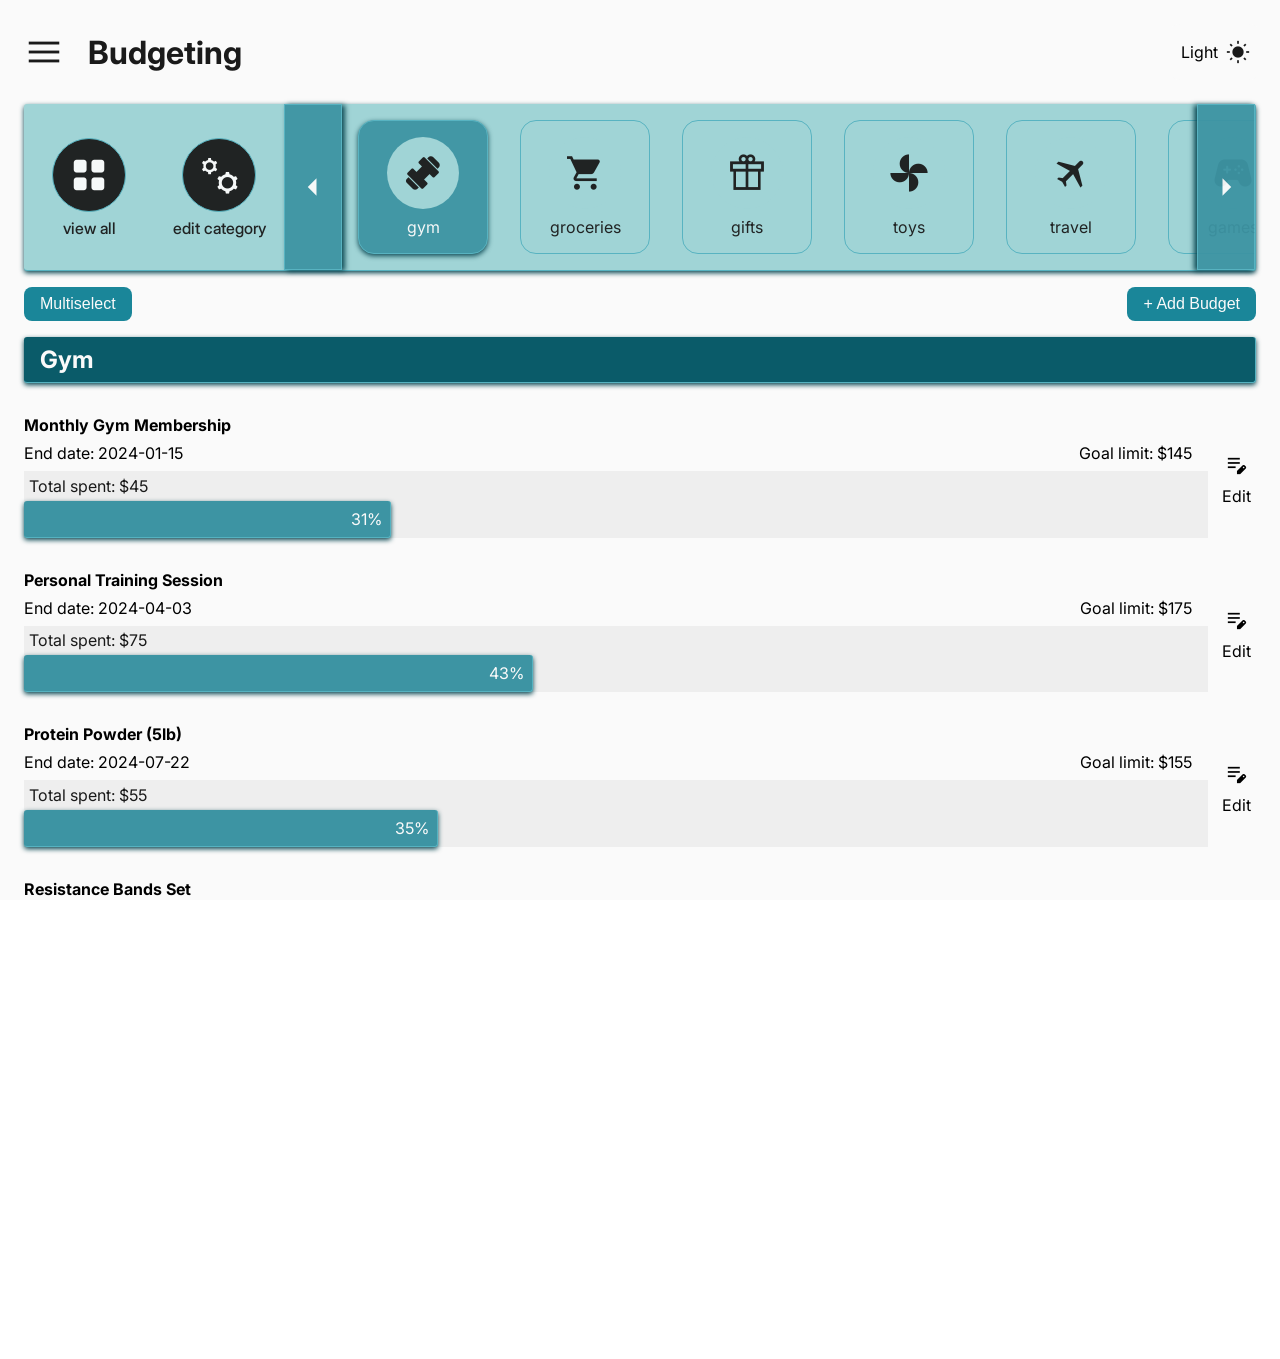
==== index.html @ f946cd71 "Added confirmation modal I added confirmation modal to the expense section." ====
<!doctype html>
<html lang="en" data-theme="light">
  <head>
    <meta charset="UTF-8" />
    <meta name="viewport" content="width=device-width, initial-scale=1.0" />
    <link
      href="https://fonts.googleapis.com/css2?family=Inter:opsz,wght@14..32,100..900&display=swap"
      rel="stylesheet"
    />
    <!-- IMPORTANT Google material icon's names need to be in alphabetical order -->
    <link
      rel="stylesheet"
      href="https://fonts.googleapis.com/css2?family=Material+Symbols+Outlined:opsz,wght,FILL,GRAD@20..48,100..700,0..1,-50..200&icon_names=add_2,apparel,arrow_left,arrow_right,beach_access,business_center,child_care,close,construction,credit_score,dark_mode,desktop_windows,directions_car,edit_note,exercise,featured_seasonal_and_gifts,finance,home,local_cafe,local_gas_station,logout,manage_accounts,manufacturing,menu,pet_supplies,pets,potted_plant,remove,school,shopping_cart,spa,sports_tennis,stadia_controller,stethoscope,subscriptions,theater_comedy,toys_fan,travel,view_array,view_carousel,view_cozy,wb_sunny"
    />
    <link rel="stylesheet" href="./src/style.css" />
    <title>Budget App</title>
  </head>
  <body class="site-wrapper">
    <!-- left nav bar -->
    <nav id="sidebar" class="sidebar hidden">
      <button id="x-icon" class="material-symbols-outlined x-icon">close</button>
      <img src="/assets/budget-logo.png" alt="logo" class="logo" />
      <ul>
        <li>
          <a href="/" class="menu-link settings">
            <i class="material-symbols-outlined">finance</i>
            Budget
          </a>
        </li>
        <li>
          <a href="#" class="menu-link settings"
            ><i class="material-symbols-outlined">manage_accounts</i>
            Accounts
          </a>
        </li>
      </ul>
      <button id="logOut" class="log-out">
        <i class="material-symbols-outlined">logout</i>
        Log Out
      </button>
    </nav>
    <!-- top nav bar -->
    <div class="site-content-wrapper">
      <header id="site-header" class="site-header" role="banner">
        <div class="nav-list-top">
          <!---This is where the close or menu icon-->
          <button id="menuBtn" class="material-symbols-outlined menu-icon">menu</button>
          <h1 class="brand-name">Budgeting</h1>
        </div>
        <nav>
          <ul>
            <li class="nav-list-top">
              <div class="theme-mode-btn" id="themeIconBtn">
                <button
                  id="themeIconImg"
                  title="Light mode"
                  class="material-symbols-outlined light-mode-icon"
                >
                  wb_sunny
                </button>
                <span id="themeIconTxt">Light</span>
              </div>
            </li>
          </ul>
        </nav>
      </header>
      <!-- main content -->
      <main id="mainContent" class="main-content">
        <section class="category-icon-container">
          <div id="gearSettingIcon" class="gear-setting-wrapper"></div>
          <button id="slideLeft" class="material-symbols-outlined slide-left-btn">
            arrow_left
          </button>
          <ul id="trackIcons" class="track-icons"></ul>
          <button id="slideRight" class="material-symbols-outlined slide-right-btn">
            arrow_right
          </button>
        </section>

        <div id="utilBtns" class="util-btn-wrapper">
          <div>
            <button id="deleteExpenseBtn" class="util-btns hidden">Delete</button>
            <button id="multiSelect" class="util-btns">Multiselect</button>
          </div>
          <button id="addBudget" class="util-btns">+ Add Budget</button>
        </div>

        <section class="category-details">
          <div class="category-detail-wrapper">
            <h2 id="category-title" class="category-title"></h2>
            <div id="expense-list"></div>
          </div>
        </section>
      </main>
      <footer id="site-footer"></footer>

      <dialog id="categoryDialogWrapper" class="category-dialog-wrapper">
        <div id="categoryDialog" class="category-dialog">
          <button
            title="close"
            onClick="categoryDialogWrapper.close()"
            class="material-symbols-outlined close-btn"
          >
            close
          </button>
          <ul id="categoryIcons" class="category-modal-icons"></ul>
          <button onClick="categoryDialogWrapper.close()" class="save-btn">SAVE</button>
        </div>
      </dialog>

      <dialog id="confirmationDialog" class="confirmation-dialog-wrapper">
        <div class="confirmation-dialog">
          <h2>Delete Category</h2>
          <p>Are you sure?</p>
          <button id="deleteCatIconBtn" class="deleteCatIconBtn">DELETE</button>
          <button id="cancelCatIconBtn" class="cancelCatIconBtn">CANCEL</button>
        </div>
      </dialog>

      <dialog id="expenseConfirmationDialog" class="confirmation-dialog-wrapper">
        <div class="confirmation-dialog">
          <h2>Delete Expense</h2>
          <p>Are you sure?</p>
          <button id="expenseDeleteBtn" class="expenseDeleteBtn">DELETE</button>
          <button id="expenseCancelBtn" class="expenseCancelBtn">CANCEL</button>
        </div>
      </dialog>

      <dialog id="addCategoryBudget" class="add-category-wrapper">
        <div id="category" class="add-category-dialog">
          <p>Add New Category</p>
          <button id="addCategoryBtn" class="add-category-btn">Add</button>
          <button id="cancelAddCategory" class="cancel-add-category">CANCEL</button>
        </div>
      </dialog>

      <dialog id="editBudgetDialog" class="edit-budget-dialog-wrapper"></dialog>
    </div>
    <script src="/src/index.js" type="module"></script>
  </body>
</html>
---- src/style.css ----
* {
  box-sizing: border-box;
  margin: 0;
  padding: 0;
}

/* by default the markers are positioned outside of the content flow of the list item due to universal no margin and no padding. So, I'm making the ul and ol visible by positioning it to inside just in case if the dots are needed in the future. */

ul,
ol {
  list-style-position: inside;
}

body,
html {
  height: 100vh;
  overflow-x: hidden;
}

select {
  text-align-last: center;
}

:root {
  font-family: "Inter", sans-serif;
  --black: #1a1a1a;
  --white: #fafafa;
  --red-200: #ad1111;
  --red-600: #850909;
  --green-100: #a0d4d6;
  --green-200: #55b2c0;
  --green-300: #3d94a3;
  --green-500: #1a8699;
  --green-600: #0a5b69;
  --green-700: #064550;
  --blue-100: #8cbbda;
  --blue-200: #7da9c7;
  --blue-300: #407294;
  --blue-500: #285f83;
  --blue-600: #18425e;
  --blue-700: #112c3f;
  --blue-900: #0f1a22;
  --grey-100: #eeeeee;
  --grey-300: #acacac;
}

:root,
[data-theme="light"] {
  color-scheme: light;
  --color-primary-bg: var(--white);
  --color-primary-text: var(--black);
  --color-x-icon: var(--black);
  --plus-icon: var(--white);
  --plus-icon-bg: var(--green-600);
  --color-theme-btn-bg: var(--color-site-bg);
  --color-remove-icon: var(--white);
  --color-remove-icon-bg: var(--green-600);
  --color-side-bg: var(--green-100);
  --color-logout-bg: var(--green-100);
  --color-brand-text: var(--black);
  --color-link-text: var(--black);
  --color-site-bg: var(--white);
  --color-icon-bg: var(--green-100);
  --color-icon: var(--black);
  --color-icon-header: var(--black);
  --color-icon-text: var(--black);
  --color-total-spent: var(--black);
  --color-category-text: var(--black);
  --color-category-text-active: var(--white);
  --color-category-icon-bg: var(--green-300);
  --color-category-bg: var(--green-100);
  --color-dialog-bg: var(--white);
  --color-shadow-box: var(--green-700);
  --color-round-icon-bg: var(--black);
  --color-round-icon-img: var(--white);
  --color-glass-border: var(--green-200);
  --color-category-h1-bg: var(--green-600);
  --color-category-h1-text: var(--white);
  --color-progress-bar-bg: var(--grey-100);
  --color-progress-bar: var(--green-300);
  --color-progress-bar-text: var(--white);
  --color-utils-btn-bg: var(--green-500);
  --color-utils-btn-text: var(--white);
  --color-save-btn-bg: var(--green-300);
  --color-save-btn-bg-hover: var(--green-600);
  --color-save-btn-text: var(--white);
  --color-delete-btn-bg: var(--red-200);
  --color-delete-btn-bg-hover: var(--red-600);
  --color-delete-btn-text: var(--white);
  --color-cancel-btn-bg: var(--black);
  --color-cancel-btn-bg-hover: var(--blue-700);
  --color-cancel-btn-text: var(--white);
  --color-cancel-btn-text-hover: var(--white);
  --color-category-modal-bg: var(--white);
  --color-modal-backdrop: var(--black);
  --color-dialog-border: none;
  --color-dialog-shadow: var(--black);
  --color-category-icon-modal-bg: var(--green-100);
  --color-input-border: var(--grey-300);
  --color-input-bg: var(--white);
  --color-input-text: var(--black);
  --color-footer-text: var(--white);
  --color-footer-bg: var(--green-600);
  --color-category-icon-border: var(--green-700);
  --color-sidebar-border: var(--green-200);
  --color-sidebar-link-border: var(--green-100);
  --color-category-hover: var(--green-300);
  --color-logout-bg-hover: var(--black);
  --color-logout-text-hover: var(--white);
  --color-slide-btn-bg: var(--green-300);
  --color-slide-btn-arrow: var(--white);
  --color-dark-hover: var(--green-600);
}

[data-theme="dark"] {
  color-scheme: dark;
  --color-primary-bg: var(--black);
  --color-primary-text: var(--white);
  --color-x-icon: var(--white);
  --plus-icon: var(--black);
  --plus-icon-bg: var(--blue-200);
  --color-theme-btn-bg: var(--color-site-bg);
  --color-remove-icon: var(--white);
  --color-remove-icon-bg: var(--blue-900);
  --color-side-bg: var(--blue-700);
  --color-logout-bg: var(--blue-100);
  --color-brand-text: var(--white);
  --color-link-text: var(--white);
  --color-site-bg: var(--blue-900);
  --color-icon-bg: var(--blue-700);
  --color-icon: var(--white);
  --color-icon-header: var(--white);
  --color-icon-text: var(--white);
  --color-total-spent: var(--white);
  --color-category-text: var(--white);
  --color-category-text-active: var(--white);
  --color-category-icon-bg: var(--blue-500);
  --color-category-bg: var(--blue-700);
  --color-dialog-bg: var(--blue-600);
  --color-shadow-box: var(--blue-900);
  --color-round-icon-bg: var(--black);
  --color-round-icon-img: var(--white);
  --color-glass-border: var(--blue-300);
  --color-category-h1-bg: var(--blue-600);
  --color-category-h1-text: var(--white);
  --color-progress-bar-bg: var(--blue-700);
  --color-progress-bar: var(--blue-500);
  --color-progress-bar-text: var(--white);
  --color-utils-btn-bg: var(--blue-600);
  --color-utils-btn-text: var(--white);
  --color-save-btn-bg: var(--green-300);
  --color-save-btn-bg-hover: var(--green-100);
  --color-save-btn-text: var(--black);
  --color-delete-btn-bg: var(--red-600);
  --color-delete-btn-bg-hover: var(--red-200);
  --color-delete-btn-text: var(--white);
  --color-cancel-btn-bg: var(--white);
  --color-cancel-btn-bg-hover: var(--blue-700);
  --color-cancel-btn-text: var(--black);
  --color-cancel-btn-text-hover: var(--white);
  --color-category-modal-bg: var(--blue-700);
  --color-modal-backdrop: var(--black);
  --color-dialog-border: var(--black);
  --color-dialog-shadow: var(--black);
  --color-category-icon-modal-bg: var(--blue-500);
  --color-input-border: var(--grey-300);
  --color-input-bg: var(--blue-900);
  --color-input-text: var(--white);
  --color-footer-text: var(--white);
  --color-footer-bg: var(--blue-600);
  --color-category-icon-border: var(--blue-700);
  --color-sidebar-border: var(--blue-200);
  --color-sidebar-link-border: var(--blue-700);
  --color-category-hover: var(--blue-500);
  --color-logout-bg-hover: var(--black);
  --color-logout-text-hover: var(--white);
  --color-slide-btn-bg: var(--blue-500);
  --color-slide-btn-arrow: var(--white);
  --color-dark-hover: var(--blue-600);
}

/*changes the google material icons styles*/
.material-symbols-outlined {
  border: none;
  padding: 0.5rem;
  font-size: 2.5rem;
  font-variation-settings:
    "FILL" 1,
    "wght" 500,
    "GRAD" 0,
    "opsz" 48;

  /* Support for all WebKit browsers. */
  -webkit-font-smoothing: antialiased;
  /* Support for Safari and Chrome. */
  text-rendering: optimizeLegibility;
  /* Support for Firefox. */
  -moz-osx-font-smoothing: grayscale;
  /* Support for IE. */
  font-feature-settings: "liga";
}

.hidden {
  display: none;
}

/*to remove the dot in the list*/
.sidebar > ul > li,
.nav-list-top,
.category-icon,
.modal-icon {
  list-style-type: none;
}

/*for the side nav-side-container and the right main-container*/
.site-wrapper {
  display: grid;
  grid-template-columns: auto 1fr;
  height: 100vh;
}

/*sidebar menu*/

.x-icon {
  position: fixed;
  top: 0;
  right: 0;
  background-color: transparent;
  color: var(--color-x-icon);
}

.theme-mode-btn {
  display: flex;
  flex-direction: column;
  justify-content: center;
  align-items: center;
  padding: 1rem;
  border-radius: 1rem;
  background-color: var(--color-theme-btn-bg);
}

.logo {
  width: 100%;
  max-width: 100px;
  border-radius: 50%;
  margin: 2rem 0;
}

.sidebar {
  z-index: 1000;
  position: fixed;
  text-align: center;
  width: 100%;
  height: 100%;
  background-color: var(--color-side-bg);
}

.menu-link {
  padding: 1.5rem 0;
  width: 100%;
  display: block;
  text-decoration: none;
  color: var(--color-link-text);
}

.menu-link,
.log-out {
  display: flex;
  justify-content: center;
  align-items: center;
}

.log-out {
  padding: 1rem 2rem;
  background-color: var(--color-logout-hover);
  color: var(--color-link-text);
  border: none;
  font-size: 1rem;
  padding: 1.5rem 0;
  width: 100%;
}

/*site content*/
.site-content-wrapper {
  width: 100%;
  display: flex;
  /*min-width: 0 is important. It prevents flex blowout*/
  min-width: 0;
  flex-direction: column;
}

.brand-name {
  color: var(--color-brand-text);
  margin-left: 1rem;
}
.site-header,
.main-content {
  background-color: var(--color-site-bg);
}

.site-header {
  padding: 0 1rem;
  display: flex;
  justify-content: space-between;
  align-items: center;
}

.nav-list-top {
  display: flex;
  align-items: center;
  padding: 1.5rem 0;
}

.menu-icon,
.light-mode-icon {
  background-color: transparent;
  color: var(--color-icon-header);
}

/*to make the icons smaller*/
.log-out > .material-symbols-outlined,
.menu-link > .material-symbols-outlined,
.light-mode-icon,
.edit-budget-btn > .material-symbols-outlined {
  font-size: 1.5rem;
}

/*gear icon and category icons*/

.icon {
  background-color: var(--color-icon-bg);
  color: var(--color-icon);
  border-radius: 100%;
}

.category-icon-wrapper.active {
  background-color: var(--color-category-icon-bg);
  box-shadow: 0 2px 5px 0 var(--color-shadow-box);
  color: var(--color-category-text-active);
}

.category-icon-container {
  position: relative;
  display: flex;
  flex-direction: column;
  align-items: center;
  background-color: var(--color-category-bg);
}

.plus-icon {
  background-color: var(--plus-icon-bg);
  color: var(--plus-icon);
}

.view-all,
.gear-icon {
  background-color: var(--color-round-icon-bg);
  color: var(--color-round-icon-img);
}

.plus-icon,
.view-all,
.gear-icon,
.icon {
  border-radius: 50%;
  padding: 1rem;
}

.category-icon-label,
.plus-label,
.icon-label {
  margin-top: 0.5rem;
  font-size: 1rem;
  font-family: "Inter", sans-serif;
}

.icon-label {
  color: var(--color-icon-text);
}

.icon-img,
.icon-label {
  grid-column: span 4;
  text-align: center;
}

.gear-setting-wrapper {
  display: flex;
  justify-content: center;
  align-items: center;
  padding: 1rem 0;
  gap: 1rem;
  width: 100%;
  z-index: 2;
}

.category-icon-wrapper {
  padding: 1rem 0;
  color: var(--color-category-text);
}

.modal-icon-wrapper,
.category-icon-wrapper {
  margin: 0.5rem 0.5rem;
}

.modal-icon-wrapper {
  display: grid;
  grid-template-columns: repeat(3, 1fr);
}

.plus-wrap,
.view-all-icons,
.gear-icon-wrapper,
.category-icon-wrapper,
.modal-icon-wrapper {
  border-radius: 1rem;
  min-width: 130px;
  background-color: transparent;
  opacity: 95%;
}
.plus-wrap,
.view-all-icons,
.gear-icon-wrapper,
.category-icon-wrapper {
  display: flex;
  flex-direction: column;
  align-items: center;
}

.track-icons {
  display: flex;
  flex-wrap: wrap;
  justify-content: center;
}

/*to give a glass effect on icons*/
.save-btn,
.view-all,
.gear-icon,
.category-icon-wrapper,
.modal-icon-wrapper {
  border: 1px solid var(--color-glass-border);
}

.slide-left-btn {
  display: none;
}

.slide-right-btn {
  display: none;
}

/*for other web compatibility*/
.track-icons::-webkit-scrollbar {
  width: 0;
  height: 0;
}

/*paddings for better user experience*/
.category-details,
.util-btn-wrapper,
.category-icon-container {
  margin: 0 1.5rem;
}

/*category details section*/
.category-detail-wrapper {
  padding: 1rem 0;
}

.category-title {
  padding: 0.5rem 1rem;
  background-color: var(--color-category-h1-bg);
  color: var(--color-category-h1-text);
}

/*to give a glass effect on category container and progress bar*/
.category-title,
.category-icon-container,
.progress-bar {
  border-radius: 0.2rem;
  border-bottom: 1px solid var(--color-glass-border);
  border-right: 1px solid var(--color-glass-border);
  box-shadow: 0 2px 5px 0 var(--color-shadow-box);
}

.expense-wrapper {
  display: flex;
  align-items: center;
  margin: 2rem 0;
}

.expense-check-box {
  width: 2rem;
  height: 2rem;
  margin: 0 1rem 0 0;
}

.expense-details {
  display: flex;
  flex-direction: column;
  align-items: start;
  width: 100%;
  gap: 0.5rem;
}

.item-name {
  font-weight: bold;
}

.total-spent {
  padding: 0.3rem;
  color: var(--color-total-spent);
}

.date-goal-wrap {
  display: flex;
  flex-direction: column;
  align-items: start;
  padding: 0 1rem 0 0;
  width: 100%;
}

.progress {
  width: 100%;
  background-color: var(--color-progress-bar-bg);
}

.progress-bar {
  display: flex;
  justify-content: end;
  padding: 0.5rem 0.5rem;
  width: var(--target-width, 0%);
  min-width: 3rem;
  background-color: var(--color-progress-bar);
  color: var(--color-progress-bar-text);
  transition: width 0.5s ease;
  animation: grow 0.6s ease forwards;
}

.edit-budget-btn {
  display: flex;
  flex-direction: column;
  justify-content: center;
  align-items: center;
  height: 100%;
  font-family: "Inter", sans-serif;
  padding: 0.5rem 0 0.5rem 0.5rem;
  font-size: 1rem;
  border: none;
  background-color: transparent;
}

.modal-header {
  width: 100%;
  display: flex;
  align-items: center;
  margin-bottom: 1rem;
}

.util-btn-wrapper {
  margin-top: 1rem;
  display: flex;
  justify-content: space-between;
}

.util-btns {
  padding: 0.5rem 1rem;
  border-radius: 0.5rem;
  border: none;
  background-color: var(--color-utils-btn-bg);
  color: var(--color-utils-btn-text);
  font-size: 1rem;
}

/*edit category modal section*/
.category-dialog-wrapper {
  margin: auto;
  z-index: 2000;
  max-width: 80%;
  min-width: 80%;
  border: none;
  border-radius: 10px;
  overflow-x: hidden;
}

.category-dialog {
  background-color: var(--color-category-modal-bg);
  width: 100%;
  display: flex;
  flex-direction: column;
}

dialog::backdrop {
  background-color: var(--color-modal-backdrop);
  opacity: 70%;
}

.plus-icon {
  margin-top: 1rem;
}

.save,
.save-btn,
.delete {
  font-weight: bold;
  font-size: 1.5rem;
  font-family: "Inter", sans-serif;
}

.save-btn {
  background-color: var(--color-save-btn-bg);
  border: none;
  color: var(--color-save-btn-text);
  padding: 1rem 0;
}
.remove-btn {
  grid-column: -1;
  font-size: 1rem;
  border-radius: 50%;
  box-shadow: 0 2px 5px 0 var(--color-shadow-box);
  background-color: var(--color-remove-icon-bg);
  color: var(--color-remove-icon);
}

.close-btn {
  position: absolute;
  right: 0;
  padding: 1rem;
  background-color: transparent;
  color: var(--color-x-icon);
}

.category-modal-icons {
  display: flex;
  flex-wrap: wrap;
  justify-content: center;
  margin: 1rem 0.5rem 2rem;
}

.modal-icon-wrapper {
  padding: 0 0 1rem 0;
  background-color: var(--color-category-icon-modal-bg);
  border: 1px solid var(--color-dialog-border);
  box-shadow: 0 2px 5px 0 var(--color-dialog-shadow);
}

.confirmation-dialog-wrapper {
  margin: auto;
  z-index: 3000;
  border-radius: 10px;
  border: none;
  overflow-x: hidden;
}

.confirmation-dialog {
  display: flex;
  flex-direction: column;
  align-items: center;
  width: 100%;
  gap: 0.5rem;
  padding: 1.5rem;
}

.confirmation-dialog,
.add-category-dialog,
.edit-budget-dialog {
  background-color: var(--color-dialog-bg);
}

.add-category-dialog,
.edit-budget-dialog-wrapper,
.add-category-wrapper {
  border-radius: 10px;
  margin: auto;
  z-index: 3000;
  border: none;
  overflow-x: hidden;
}

.edit-budget-dialog,
.add-category-dialog {
  display: flex;
  flex-direction: column;
  align-items: start;
  width: 100%;
  gap: 1rem;
  padding: 1.5rem;
}

.expenseDeleteBtn,
.expenseCancelBtn,
.deleteCatIconBtn,
.cancelCatIconBtn {
  width: 100%;
  height: 2.5rem;
  border: none;
  border-radius: 0.5rem;
  font-size: 1rem;
}

.expenseDeleteBtn,
.deleteCatIconBtn {
  margin-top: 1rem;
  background-color: var(--color-delete-btn-bg);
  color: var(--color-delete-btn-text);
}

.expenseCancelBtn,
.cancelCatIconBtn {
  background-color: var(--color-cancel-btn-bg);
  color: var(--color-cancel-btn-text);
}

.edit-budget-category-detail,
.edit-budget-amount,
.edit-budget-date,
.edit-budget-category {
  color: var(--color-input-text);
}

.edit-budget-category-detail,
.edit-budget-amount,
.edit-budget-category,
.edit-budget-date {
  background-color: var(--color-input-bg);
}

.save,
.delete,
.cancel,
.edit-budget-category-detail,
.edit-budget-category {
  display: flex;
  align-items: center;
  justify-content: center;
  text-align: center;
  font-size: 1rem;
}

.edit-budget-category,
.save,
.delete,
.cancel,
.edit-budget-category-detail {
  height: 3rem;
}

.save,
.delete,
.cancel,
.edit-budget-category-detail,
.edit-budget-category,
.edit-budget-title {
  width: 100%;
}

.edit-budget-amount {
  width: 100%;
  text-align: center;
}

.dollar {
  gap: 0.5rem;
  display: flex;
  align-items: center;
}

.edit-budget-title {
  font-size: 1.5rem;
  text-align: center;
}

.edit-budget-date-wrapper {
  display: flex;
  justify-content: center;
  align-items: center;
  gap: 1rem;
  width: 100%;
}

.edit-budget-amount,
.edit-budget-category-detail,
.edit-budget-date,
.cancel,
.edit-budget-category {
  border-radius: 5px;
}

.save {
  background-color: var(--color-save-btn-bg);
  color: var(--color-save-btn-text);
  border: none;
}

.cancel {
  background-color: var(--color-cancel-btn-bg);
  color: var(--color-cancel-btn-text);
}

.delete {
  background-color: var(--color-delete-btn-bg);
  color: var(--color-delete-btn-text);
}

.delete,
.cancel {
  border: none;
}

.edit-budget-amount,
.edit-budget-category-detail,
.edit-budget-category,
.edit-budget-date {
  border: 1px solid var(--color-input-border);
}

.edit-budget-date {
  margin: 0.5rem 0;
  font-size: 1.2rem;
  text-align: center;
  text-transform: uppercase;
}

.dollar,
.edit-budget-amount {
  font-size: 2.5rem;
}

/*footer section*/
.footer-p {
  padding: 2rem;
  text-align: center;
  color: var(--color-footer-text);
  background-color: var(--color-footer-bg);
}

@keyframes grow {
  from {
    width: 0;
  }
  to {
    width: var(--target-width);
  }
}

@keyframes bounce {
  0% {
    transform: scale(1);
  }
  30% {
    transform: scale(0.9);
  }
  60% {
    transform: scale(1.1);
  }
  100% {
    transform: scale(1);
  }
}

/* 
@media (prefers-reduced-motion: reduce) {
  .progress-bar {
    animation: none;
  }
} */

@media screen and (max-width: 799px) {
  .track-icons.reveal-mobile {
    max-height: 20rem;
    overflow: scroll;
    scroll-behavior: smooth;
    scrollbar-width: none;
    -ms-overflow-style: none;
    border-top: 0 10px 10px 1px var(--color-category-icon-border);
  }
  .category-icon-container.reveal-mobile {
    overflow: hidden;
  }
  .gear-setting-wrapper.reveal-mobile {
    box-shadow: 0 2px 5px 0 var(--color-shadow-box);
  }
}

@media (min-width: 800px) {
  /*sidebar menu*/
  .x-icon {
    display: none;
  }

  .theme-mode-btn {
    flex-direction: row-reverse;
    padding: 0.5rem 0.4rem 0.5rem 1rem;
  }

  .sidebar {
    position: unset;
    width: 250px;
    border-right: 1px solid var(--color-sidebar-border);
    box-shadow: 0 10px 10px 1px var(--color-shadow-box);
  }

  /*For better accessibility by separating the primary navigation elements from the 
  log out button to prevent accidental clicks*/
  .settings {
    border-bottom: 1px solid var(--color-sidebar-link-border);
  }

  .log-out:hover {
    background-color: var(--color-logout-bg-hover);
    color: var(--color-logout-text-hover);
  }
  /*category icons*/
  .track-icons {
    /*adds extra space at the end of the carousel*/
    padding-right: 150px;
    justify-content: start;
  }

  /*to reveal all icons*/
  .track-icons.reveal-icons {
    flex-wrap: wrap;
    padding-right: unset;
    padding-bottom: 1.5rem;
    justify-content: center;
  }

  .slide-left-btn.reveal-icons,
  .slide-right-btn.reveal-icons {
    display: none;
  }
  .category-icon-container.reveal-icons {
    flex-direction: column;
    justify-content: center;
    align-items: center;
  }
  .main-content.reveal-icons {
    height: unset;
  }

  .track-icons {
    display: flex;
    grid-template-columns: unset;
    flex-wrap: unset;
    overflow: scroll;
    scroll-behavior: smooth;
    scrollbar-width: none;
    -ms-overflow-style: none;
  }

  .category-icon {
    padding: 0.5rem 0.5rem;
  }

  .category-icon-container {
    flex-direction: unset;
    align-items: unset;
    flex-wrap: unset;
  }

  .add-category-wrapper,
  .edit-budget-dialog-wrapper {
    max-width: 450px;
  }

  .gear-setting-wrapper {
    width: unset;
    gap: 0;
  }

  .slide-left-btn,
  .slide-right-btn {
    display: unset;
    background-color: var(--color-slide-btn-bg);
    border: 1px solid var(--color-glass-border);
    opacity: 95%;
    color: var(--color-slide-btn-arrow);
    z-index: 1;
  }

  .slide-left-btn {
    box-shadow: 3px 1px 5px 0 var(--color-shadow-box);
  }

  .slide-right-btn {
    position: absolute;
    right: 0;
    height: 100%;
    box-shadow: -3px 1px 5px 0 var(--color-shadow-box);
  }

  /*category details section*/
  .date-goal-wrap {
    display: flex;
    flex-direction: unset;
    justify-content: space-between;
  }

  /*to keep the footer at the bottom*/
  .main-content {
    height: 100%;
  }

  /*modal section*/
  .category-dialog-wrapper {
    min-width: 30%;
  }

  .confirmation-dialog-wrapper {
    height: fit-content;
    width: 400px;
  }

  .confirmation-dialog {
    padding: 2rem;
  }
  /*animation and hover effect*/
  .util-btns,
  .edit-budget-category,
  .edit-budget-date,
  .save,
  .delete,
  .cancel,
  .deleteCatIconBtn,
  .cancelCatIconBtn,
  .menu-link,
  .menu-icon,
  .light-mode-icon,
  .gear-icon-wrapper,
  .view-all,
  .plus-icon,
  .save-btn,
  .close-btn,
  .remove-btn,
  .category-icon-wrapper,
  .edit-budget-btn,
  .slide-right-btn,
  .slide-left-btn,
  .log-out,
  .theme-mode-btn,
  .expense-check-box,
  .expenseDeleteBtn,
  .expenseCancelBtn {
    cursor: pointer;
  }

  .expenseDeleteBtn:hover,
  .deleteCatIconBtn:hover,
  .delete:hover {
    background-color: var(--color-delete-btn-bg-hover);
  }
  .expenseCancelBtn:hover,
  .cancelCatIconBtn:hover {
    background-color: var(--color-cancel-btn-bg-hover);
    color: var(--color-cancel-btn-text-hover);
  }
  .save:hover,
  .save-btn:hover {
    background-color: var(--color-save-btn-bg-hover);
  }

  .plus-icon:hover {
    background-color: var(--black);
    box-shadow: 0 2px 10px 0 var(--blue-200);
    color: var(--white);
  }

  .slide-right-btn:hover,
  .slide-left-btn:hover,
  .view-all:hover,
  .gear-icon:hover,
  .util-btns:hover {
    background-color: var(--color-dark-hover);
  }

  .slide-left-btn:active,
  .slide-right-btn:active {
    animation: bounce 0.35s ease;
  }

  .menu-link:hover,
  .category-icon-wrapper:hover {
    background-color: var(--color-category-hover);
  }

  .save,
  .delete,
  .save-btn:hover,
  .plus-icon:hover,
  .view-all:hover,
  .gear-icon:hover,
  .menu-link:hover,
  .category-icon-wrapper:hover {
    transition: all 0.2s ease;
  }

  .view-all:hover,
  .gear-icon:hover,
  .menu-link:hover,
  .category-icon-wrapper:hover {
    box-shadow: 0 2px 5px 0 var(--color-shadow-box);
    color: var(--color-round-icon-img);
  }
}
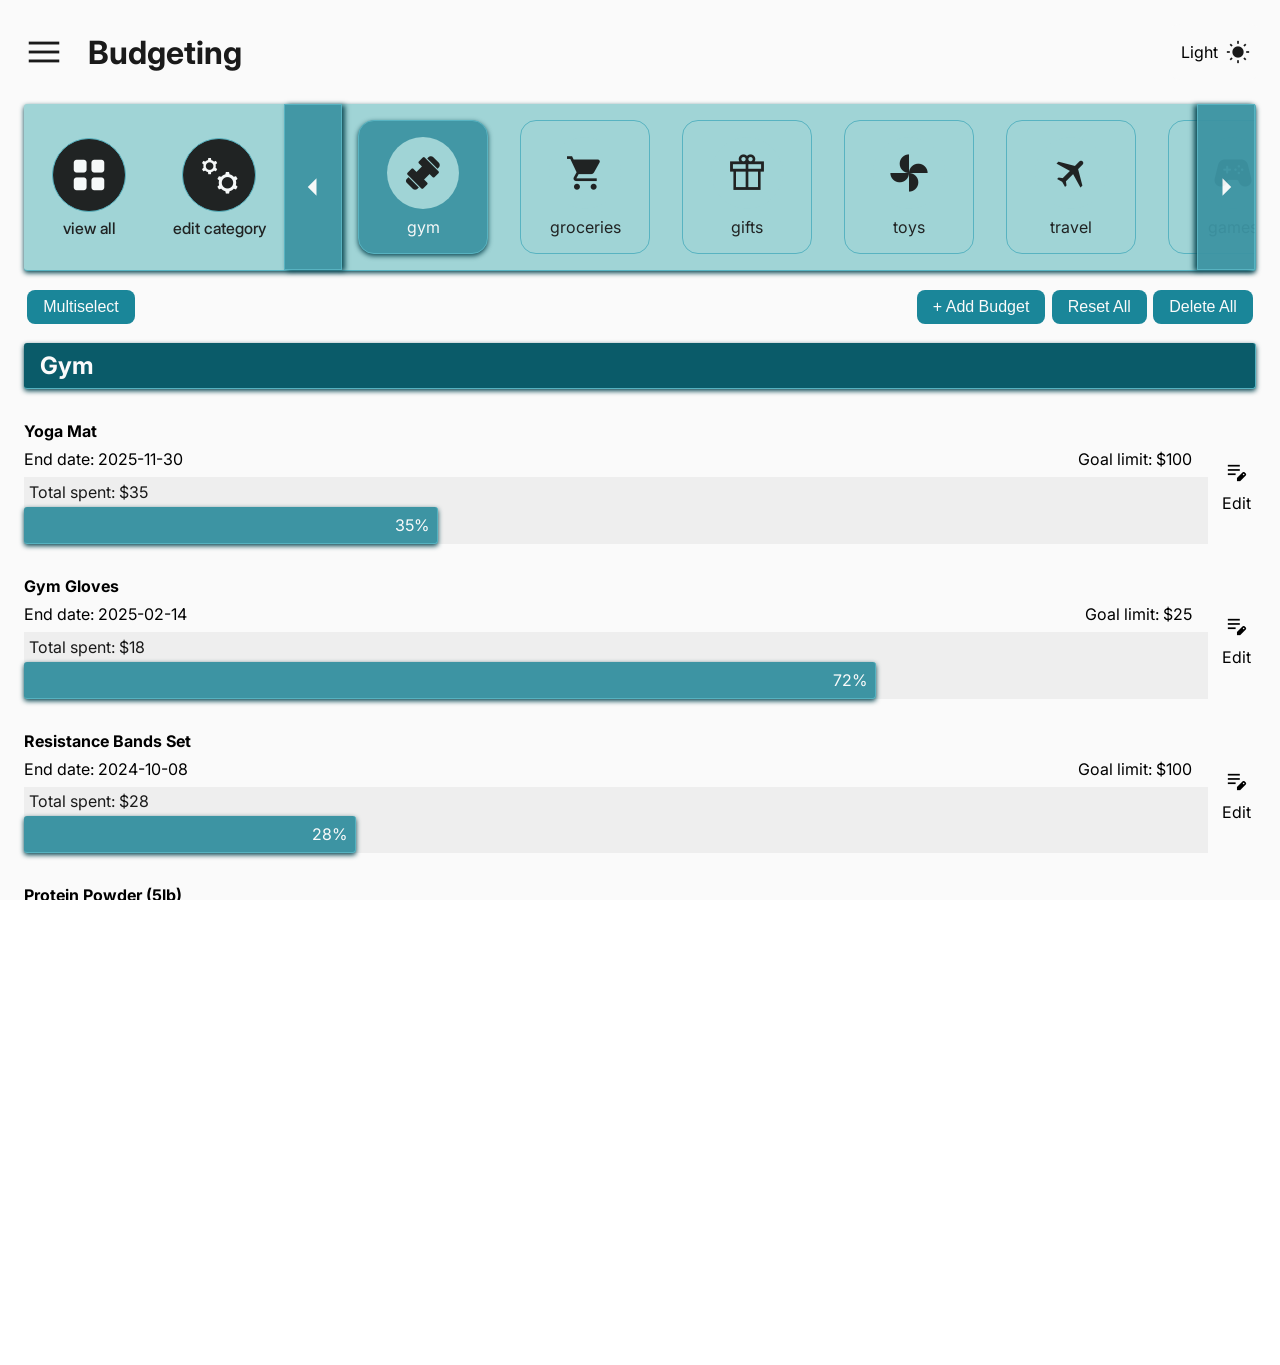
==== commit a29e4302: "Added the budget and delete features Users can now add new budgets, edit budgets, and delete them" ====
--- a/index.html
+++ b/index.html
@@ -18,7 +18,9 @@
   <body class="site-wrapper">
     <!-- left nav bar -->
     <nav id="sidebar" class="sidebar hidden">
-      <button id="x-icon" class="material-symbols-outlined x-icon">close</button>
+      <button id="x-icon" class="material-symbols-outlined x-icon">
+        close
+      </button>
       <img src="/assets/budget-logo.png" alt="logo" class="logo" />
       <ul>
         <li>
@@ -44,7 +46,9 @@
       <header id="site-header" class="site-header" role="banner">
         <div class="nav-list-top">
           <!---This is where the close or menu icon-->
-          <button id="menuBtn" class="material-symbols-outlined menu-icon">menu</button>
+          <button id="menuBtn" class="material-symbols-outlined menu-icon">
+            menu
+          </button>
           <h1 class="brand-name">Budgeting</h1>
         </div>
         <nav>
@@ -68,27 +72,39 @@
       <main id="mainContent" class="main-content">
         <section class="category-icon-container">
           <div id="gearSettingIcon" class="gear-setting-wrapper"></div>
-          <button id="slideLeft" class="material-symbols-outlined slide-left-btn">
+          <button
+            id="slideLeft"
+            class="material-symbols-outlined slide-left-btn"
+          >
             arrow_left
           </button>
           <ul id="trackIcons" class="track-icons"></ul>
-          <button id="slideRight" class="material-symbols-outlined slide-right-btn">
+          <button
+            id="slideRight"
+            class="material-symbols-outlined slide-right-btn"
+          >
             arrow_right
           </button>
         </section>
 
         <div id="utilBtns" class="util-btn-wrapper">
-          <div>
-            <button id="deleteExpenseBtn" class="util-btns hidden">Delete</button>
+          <div class="util-left-btns">
+            <button id="deleteExpenseBtn" class="util-btns hidden">
+              Delete Selected
+            </button>
             <button id="multiSelect" class="util-btns">Multiselect</button>
           </div>
-          <button id="addBudget" class="util-btns">+ Add Budget</button>
+          <div class="util-right-btns">
+            <button id="addBudget" class="util-btns">+ Add Budget</button>
+            <button id="showExamples" class="util-btns">Reset All</button>
+            <button id="resetBtn" class="util-btns">Delete All</button>
+          </div>
         </div>
 
         <section class="category-details">
           <div class="category-detail-wrapper">
-            <h2 id="category-title" class="category-title"></h2>
-            <div id="expense-list"></div>
+            <h2 id="categoryTitle" class="category-title"></h2>
+            <div id="expenseList"></div>
           </div>
         </section>
       </main>
@@ -104,7 +120,9 @@
             close
           </button>
           <ul id="categoryIcons" class="category-modal-icons"></ul>
-          <button onClick="categoryDialogWrapper.close()" class="save-btn">SAVE</button>
+          <button onClick="categoryDialogWrapper.close()" class="save-btn">
+            SAVE
+          </button>
         </div>
       </dialog>
 
@@ -117,7 +135,10 @@
         </div>
       </dialog>
 
-      <dialog id="expenseConfirmationDialog" class="confirmation-dialog-wrapper">
+      <dialog
+        id="expenseConfirmationDialog"
+        class="confirmation-dialog-wrapper"
+      >
         <div class="confirmation-dialog">
           <h2>Delete Expense</h2>
           <p>Are you sure?</p>
@@ -130,7 +151,9 @@
         <div id="category" class="add-category-dialog">
           <p>Add New Category</p>
           <button id="addCategoryBtn" class="add-category-btn">Add</button>
-          <button id="cancelAddCategory" class="cancel-add-category">CANCEL</button>
+          <button id="cancelAddCategory" class="cancel-add-category">
+            CANCEL
+          </button>
         </div>
       </dialog>
 
--- a/src/style.css
+++ b/src/style.css
@@ -204,6 +204,10 @@
   display: none;
 }
 
+.text-label {
+  font-size: 1rem;
+}
+
 /*to remove the dot in the list*/
 .sidebar > ul > li,
 .nav-list-top,
@@ -561,11 +565,21 @@
 
 .util-btn-wrapper {
   margin-top: 1rem;
-  display: flex;
-  justify-content: space-between;
+}
+
+.util-btn-wrapper,
+.util-right-btns {
+  display: flex;
+  flex-direction: column;
+}
+
+.util-left-btns {
+  display: flex;
 }
 
 .util-btns {
+  width: 100%;
+  margin: 0.2rem;
   padding: 0.5rem 1rem;
   border-radius: 0.5rem;
   border: none;
@@ -963,6 +977,17 @@
   .add-category-wrapper,
   .edit-budget-dialog-wrapper {
     max-width: 450px;
+  }
+
+  .util-btn-wrapper,
+  .util-right-btns {
+    flex-direction: unset;
+    justify-content: space-between;
+    align-items: center;
+  }
+
+  .util-btns {
+    width: unset;
   }
 
   .gear-setting-wrapper {
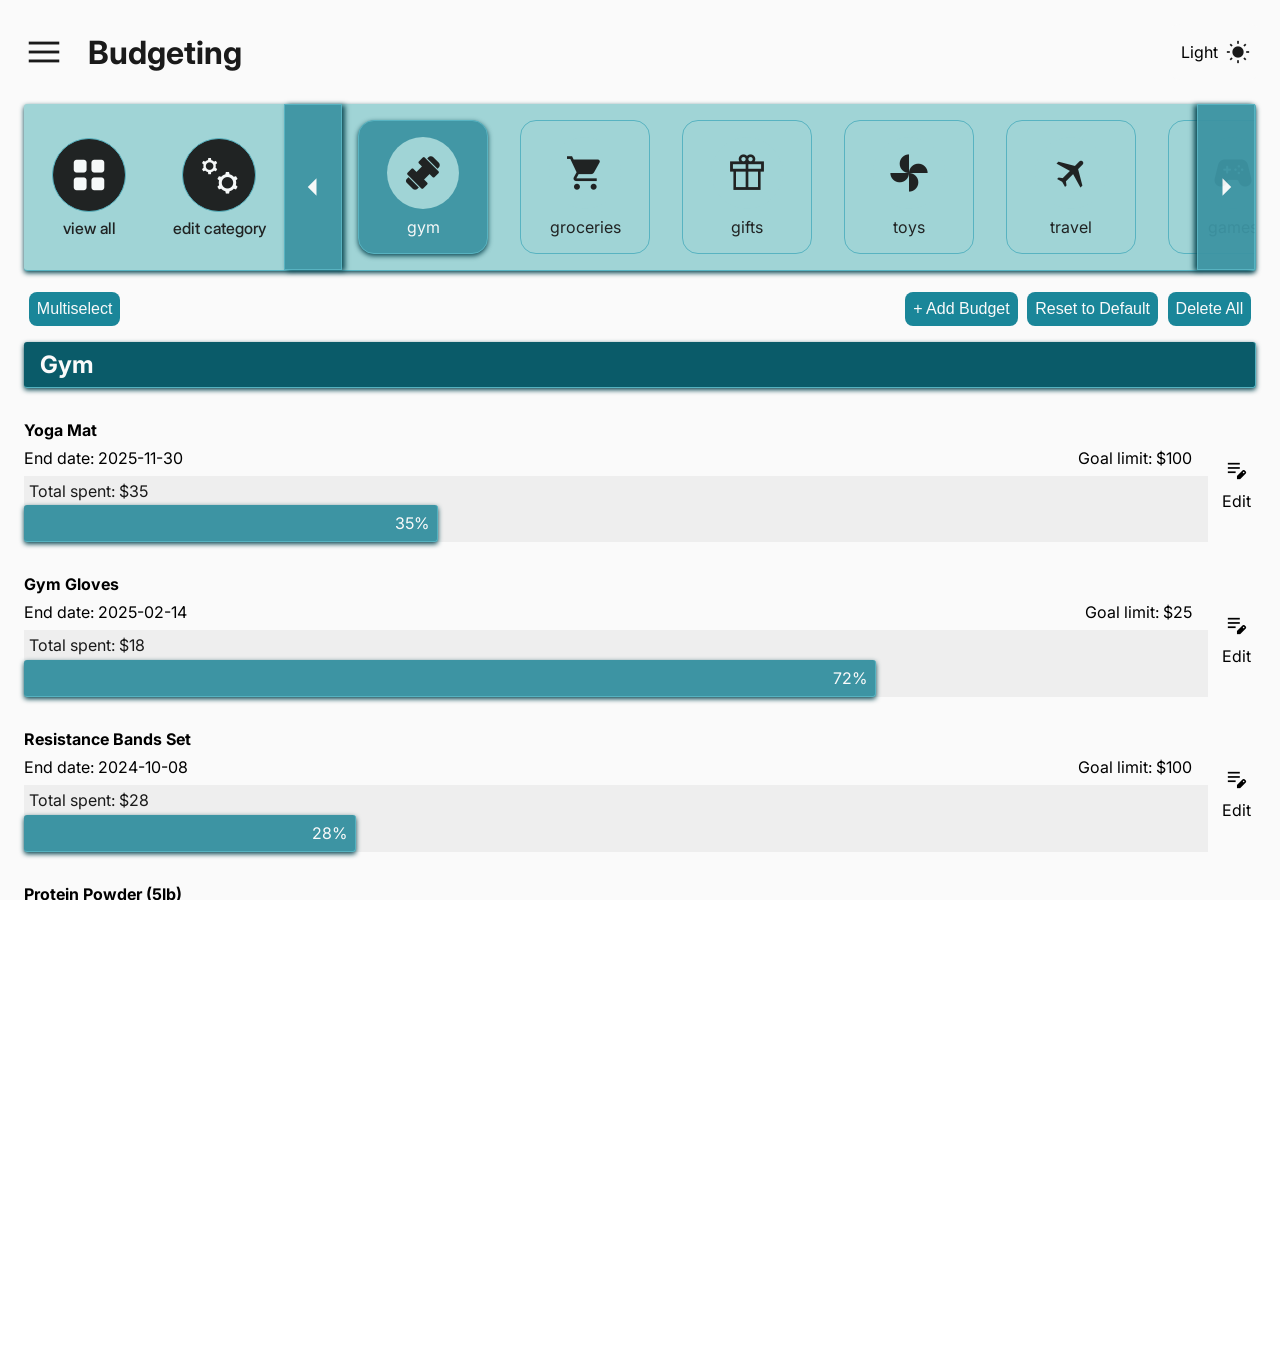
==== commit b0726748: "Added Select all, Delete all and Reset feature I added Select all, Delete all and Reset feature" ====
--- a/index.html
+++ b/index.html
@@ -89,6 +89,9 @@
 
         <div id="utilBtns" class="util-btn-wrapper">
           <div class="util-left-btns">
+            <button id="selectAllOption" class="util-btns hidden">
+              Select All
+            </button>
             <button id="deleteExpenseBtn" class="util-btns hidden">
               Delete Selected
             </button>
@@ -96,7 +99,9 @@
           </div>
           <div class="util-right-btns">
             <button id="addBudget" class="util-btns">+ Add Budget</button>
-            <button id="showExamples" class="util-btns">Reset All</button>
+            <button id="showExamples" class="util-btns">
+              Reset to Default
+            </button>
             <button id="resetBtn" class="util-btns">Delete All</button>
           </div>
         </div>
@@ -140,7 +145,7 @@
         class="confirmation-dialog-wrapper"
       >
         <div class="confirmation-dialog">
-          <h2>Delete Expense</h2>
+          <h2>Delete Selected</h2>
           <p>Are you sure?</p>
           <button id="expenseDeleteBtn" class="expenseDeleteBtn">DELETE</button>
           <button id="expenseCancelBtn" class="expenseCancelBtn">CANCEL</button>
--- a/src/style.css
+++ b/src/style.css
@@ -470,7 +470,7 @@
 
 /*category details section*/
 .category-detail-wrapper {
-  padding: 1rem 0;
+  padding: 0.7rem 0;
 }
 
 .category-title {
@@ -565,22 +565,19 @@
 
 .util-btn-wrapper {
   margin-top: 1rem;
+  flex-direction: column-reverse;
 }
 
 .util-btn-wrapper,
-.util-right-btns {
-  display: flex;
-  flex-direction: column;
-}
-
+.util-right-btns,
 .util-left-btns {
   display: flex;
 }
 
 .util-btns {
   width: 100%;
-  margin: 0.2rem;
-  padding: 0.5rem 1rem;
+  margin: 0.3rem;
+  padding: 0.8rem;
   border-radius: 0.5rem;
   border: none;
   background-color: var(--color-utils-btn-bg);
@@ -988,6 +985,7 @@
 
   .util-btns {
     width: unset;
+    padding: 0.5rem;
   }
 
   .gear-setting-wrapper {
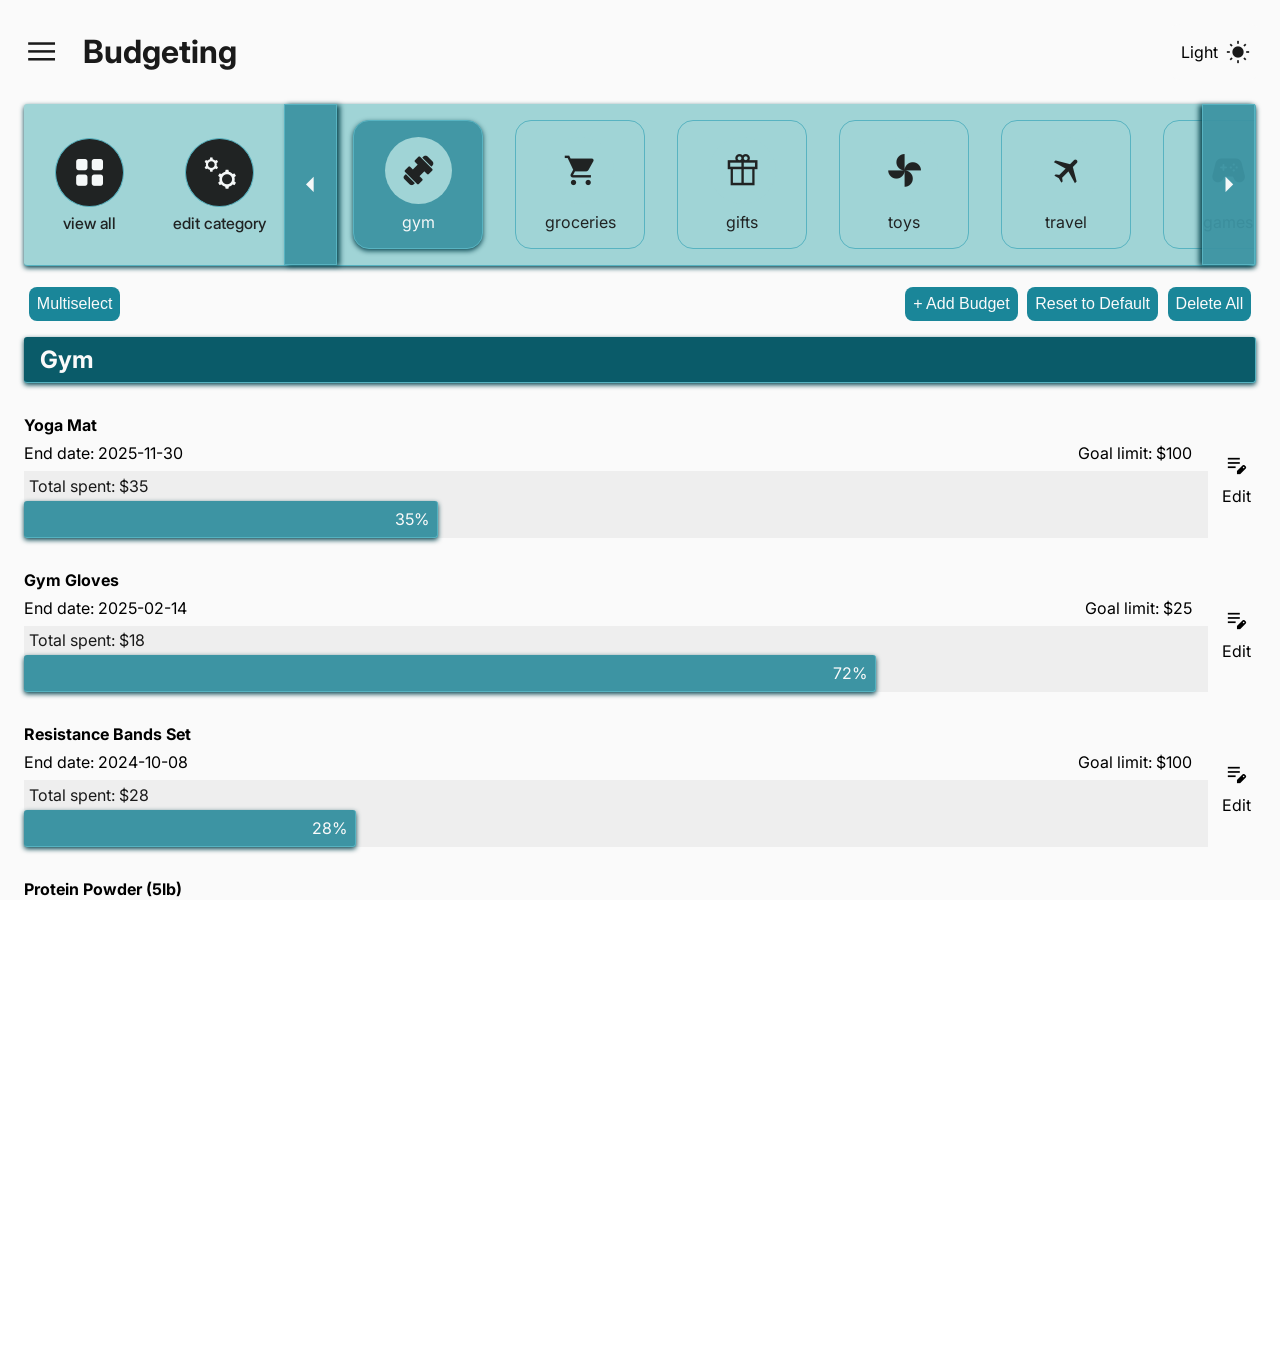
==== commit a59ba243: "Updated sidebar and edit button CSS Updated sidebar menu link CSS and edit budget button color for m" ====
--- a/index.html
+++ b/index.html
@@ -29,16 +29,16 @@
             Budget
           </a>
         </li>
-        <li>
+        <!-- <li>
           <a href="#" class="menu-link settings"
             ><i class="material-symbols-outlined">manage_accounts</i>
             Accounts
           </a>
-        </li>
+        </li> -->
       </ul>
-      <button id="logOut" class="log-out">
+      <button id="logoutBtn" class="log-out">
         <i class="material-symbols-outlined">logout</i>
-        Log Out
+        <a href="/src/pages/login.html" class="log-out-text"> Log Out</a>
       </button>
     </nav>
     <!-- top nav bar -->
--- a/src/style.css
+++ b/src/style.css
@@ -102,7 +102,6 @@
   --color-footer-text: var(--white);
   --color-footer-bg: var(--green-600);
   --color-category-icon-border: var(--green-700);
-  --color-sidebar-border: var(--green-200);
   --color-sidebar-link-border: var(--green-100);
   --color-category-hover: var(--green-300);
   --color-logout-bg-hover: var(--black);
@@ -169,7 +168,6 @@
   --color-footer-text: var(--white);
   --color-footer-bg: var(--blue-600);
   --color-category-icon-border: var(--blue-700);
-  --color-sidebar-border: var(--blue-200);
   --color-sidebar-link-border: var(--blue-700);
   --color-category-hover: var(--blue-500);
   --color-logout-bg-hover: var(--black);
@@ -183,7 +181,7 @@
 .material-symbols-outlined {
   border: none;
   padding: 0.5rem;
-  font-size: 2.5rem;
+  font-size: 2.2rem;
   font-variation-settings:
     "FILL" 1,
     "wght" 500,
@@ -226,7 +224,8 @@
 /*sidebar menu*/
 
 .x-icon {
-  position: fixed;
+  margin: 5% 5% 0 0;
+  position: absolute;
   top: 0;
   right: 0;
   background-color: transparent;
@@ -247,16 +246,17 @@
   width: 100%;
   max-width: 100px;
   border-radius: 50%;
-  margin: 2rem 0;
+  margin: 5rem 0 2rem 0;
 }
 
 .sidebar {
   z-index: 1000;
   position: fixed;
   text-align: center;
-  width: 100%;
+  width: 50%;
   height: 100%;
   background-color: var(--color-side-bg);
+  box-shadow: 0 10px 10px 1px var(--color-shadow-box);
 }
 
 .menu-link {
@@ -275,13 +275,21 @@
 }
 
 .log-out {
-  padding: 1rem 2rem;
   background-color: var(--color-logout-hover);
   color: var(--color-link-text);
   border: none;
   font-size: 1rem;
   padding: 1.5rem 0;
   width: 100%;
+}
+
+.log-out-text {
+  text-decoration: none;
+  color: var(--color-link-text);
+}
+
+.login-btn {
+  padding: 1.5rem 0;
 }
 
 /*site content*/
@@ -544,6 +552,7 @@
 }
 
 .edit-budget-btn {
+  color: unset;
   display: flex;
   flex-direction: column;
   justify-content: center;
@@ -909,8 +918,10 @@
   .sidebar {
     position: unset;
     width: 250px;
-    border-right: 1px solid var(--color-sidebar-border);
-    box-shadow: 0 10px 10px 1px var(--color-shadow-box);
+  }
+
+  .logo {
+    margin: 3rem 0;
   }
 
   /*For better accessibility by separating the primary navigation elements from the 
@@ -922,6 +933,10 @@
   .log-out:hover {
     background-color: var(--color-logout-bg-hover);
     color: var(--color-logout-text-hover);
+  }
+
+  .log-out-text {
+    color: unset;
   }
   /*category icons*/
   .track-icons {
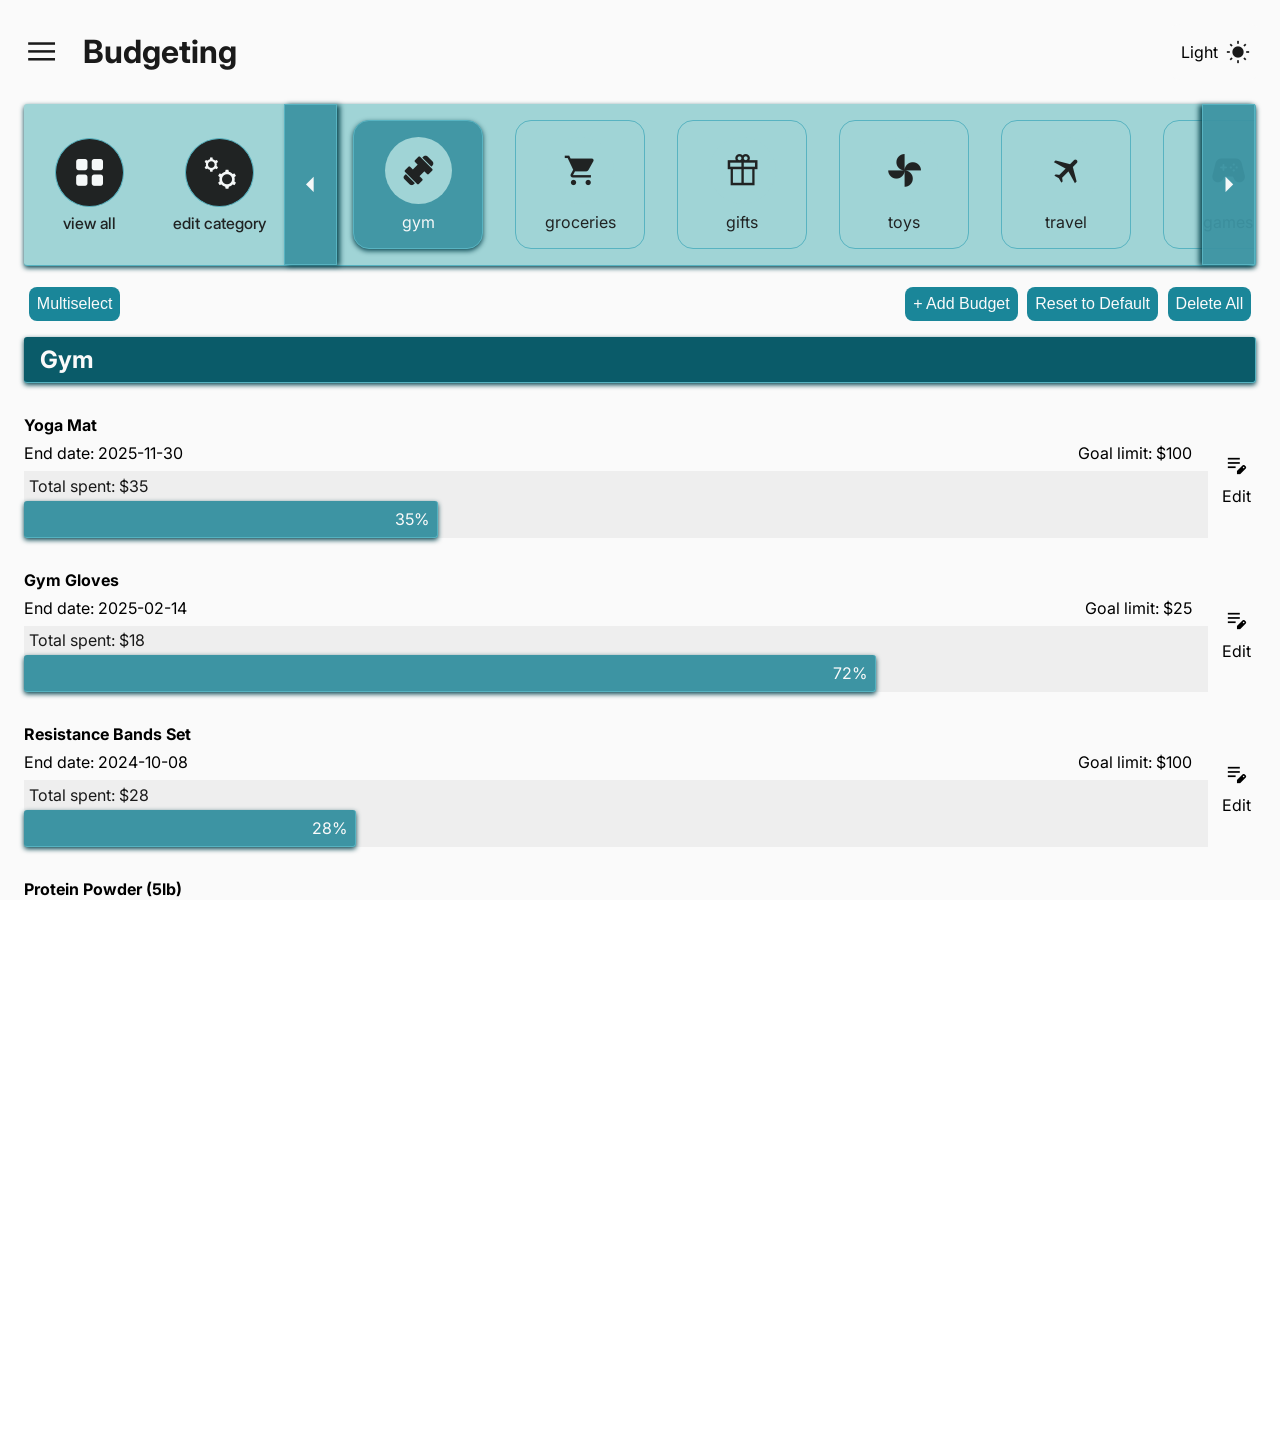
==== commit bdedac6b: "Added warning labels for invalid inputs Added warning labels for invalid inputs" ====
--- a/index.html
+++ b/index.html
@@ -34,12 +34,14 @@
             ><i class="material-symbols-outlined">manage_accounts</i>
             Accounts
           </a>
-        </li> -->
+        </li> //Create an account page -->
+        <li>
+          <a href="/src/pages/login.html" class="log-out" id="logoutBtn">
+            <i class="material-symbols-outlined">logout</i>
+            Log Out
+          </a>
+        </li>
       </ul>
-      <button id="logoutBtn" class="log-out">
-        <i class="material-symbols-outlined">logout</i>
-        <a href="/src/pages/login.html" class="log-out-text"> Log Out</a>
-      </button>
     </nav>
     <!-- top nav bar -->
     <div class="site-content-wrapper">
@@ -113,7 +115,17 @@
           </div>
         </section>
       </main>
-      <footer id="site-footer"></footer>
+      <footer id="site-footer" class="footer-p">
+        &copy;2026 All rights reserved • Designed & Built by Linda Liu with
+        HTML, CSS, JS and Vite • Check out the source over on
+        <a
+          href="https://github.com/lindadeveloper/Budget_App"
+          target="_blank"
+          className="footer-link"
+        >
+          Github
+        </a>
+      </footer>
 
       <dialog id="categoryDialogWrapper" class="category-dialog-wrapper">
         <div id="categoryDialog" class="category-dialog">
--- a/src/style.css
+++ b/src/style.css
@@ -109,6 +109,7 @@
   --color-slide-btn-bg: var(--green-300);
   --color-slide-btn-arrow: var(--white);
   --color-dark-hover: var(--green-600);
+  --color-invalid: var(--red-200);
 }
 
 [data-theme="dark"] {
@@ -175,6 +176,7 @@
   --color-slide-btn-bg: var(--blue-500);
   --color-slide-btn-arrow: var(--white);
   --color-dark-hover: var(--blue-600);
+  --color-invalid: var(--red-200);
 }
 
 /*changes the google material icons styles*/
@@ -198,12 +200,42 @@
   font-feature-settings: "liga";
 }
 
+select,
+option {
+  text-align: center;
+}
+
 .hidden {
   display: none;
 }
 
+.invalid {
+  color: var(--color-invalid);
+  font-size: 2rem;
+}
+
+.warning-text {
+  font-size: 0.8rem;
+}
+
 .text-label {
   font-size: 1rem;
+}
+
+.log-in-container,
+.log-in-site-wrapper {
+  display: flex;
+  justify-content: center;
+  align-items: center;
+  flex-direction: column;
+}
+
+.log-in-container {
+  margin: 1rem auto;
+  padding: 2rem;
+  display: flex;
+  border-radius: 1rem;
+  border: 1px solid var(--color-input-border);
 }
 
 /*to remove the dot in the list*/
@@ -242,11 +274,19 @@
   background-color: var(--color-theme-btn-bg);
 }
 
+.login-logo,
 .logo {
   width: 100%;
   max-width: 100px;
   border-radius: 50%;
+}
+
+.logo {
   margin: 5rem 0 2rem 0;
+}
+
+.login-logo {
+  margin-bottom: 1rem;
 }
 
 .sidebar {
@@ -259,37 +299,40 @@
   box-shadow: 0 10px 10px 1px var(--color-shadow-box);
 }
 
-.menu-link {
+.menu-link,
+.log-out {
+  display: flex;
+  justify-content: center;
+  align-items: center;
   padding: 1.5rem 0;
-  width: 100%;
-  display: block;
   text-decoration: none;
   color: var(--color-link-text);
-}
-
-.menu-link,
-.log-out {
-  display: flex;
-  justify-content: center;
-  align-items: center;
-}
-
-.log-out {
-  background-color: var(--color-logout-hover);
-  color: var(--color-link-text);
-  border: none;
   font-size: 1rem;
-  padding: 1.5rem 0;
-  width: 100%;
-}
-
-.log-out-text {
+}
+
+.login-btn {
   text-decoration: none;
   color: var(--color-link-text);
-}
-
+  background-color: var(--color-side-bg);
+}
+
+.login-title {
+  margin-bottom: 1rem;
+}
+
+.login-input,
 .login-btn {
-  padding: 1.5rem 0;
+  text-align: center;
+  margin-top: 1rem;
+  padding: 0.8rem 0;
+  width: 100%;
+  border-radius: 0.5rem;
+  font-size: 1rem;
+}
+
+.login-input {
+  background-color: var(--color-input-bg);
+  border: 1px solid var(--color-input-border);
 }
 
 /*site content*/
@@ -568,6 +611,7 @@
 .modal-header {
   width: 100%;
   display: flex;
+  justify-content: center;
   align-items: center;
   margin-bottom: 1rem;
 }
@@ -756,7 +800,7 @@
   align-items: center;
   justify-content: center;
   text-align: center;
-  font-size: 1rem;
+  font-size: 1.2rem;
 }
 
 .edit-budget-category,
@@ -776,9 +820,17 @@
   width: 100%;
 }
 
+.input-expense-name,
 .edit-budget-amount {
   width: 100%;
   text-align: center;
+}
+
+.input-expense-name {
+  display: flex;
+  align-items: center;
+  gap: 0.5rem;
+  font-size: 2rem;
 }
 
 .dollar {
@@ -796,7 +848,7 @@
   display: flex;
   justify-content: center;
   align-items: center;
-  gap: 1rem;
+  gap: 1rem 0.5rem;
   width: 100%;
 }
 
@@ -837,19 +889,24 @@
 }
 
 .edit-budget-date {
+  height: 3rem;
+  width: 100%;
   margin: 0.5rem 0;
   font-size: 1.2rem;
-  text-align: center;
+  display: flex;
+  justify-content: center;
+  align-items: center;
   text-transform: uppercase;
 }
 
 .dollar,
 .edit-budget-amount {
-  font-size: 2.5rem;
+  font-size: 2rem;
 }
 
 /*footer section*/
 .footer-p {
+  font-size: 0.7rem;
   padding: 2rem;
   text-align: center;
   color: var(--color-footer-text);
@@ -916,12 +973,13 @@
   }
 
   .sidebar {
+    text-align: center;
     position: unset;
     width: 250px;
   }
 
   .logo {
-    margin: 3rem 0;
+    margin: 2rem 0;
   }
 
   /*For better accessibility by separating the primary navigation elements from the 
@@ -930,6 +988,7 @@
     border-bottom: 1px solid var(--color-sidebar-link-border);
   }
 
+  .login-btn:hover,
   .log-out:hover {
     background-color: var(--color-logout-bg-hover);
     color: var(--color-logout-text-hover);
@@ -937,6 +996,10 @@
 
   .log-out-text {
     color: unset;
+  }
+
+  .log-in-container {
+    width: 300px;
   }
   /*category icons*/
   .track-icons {
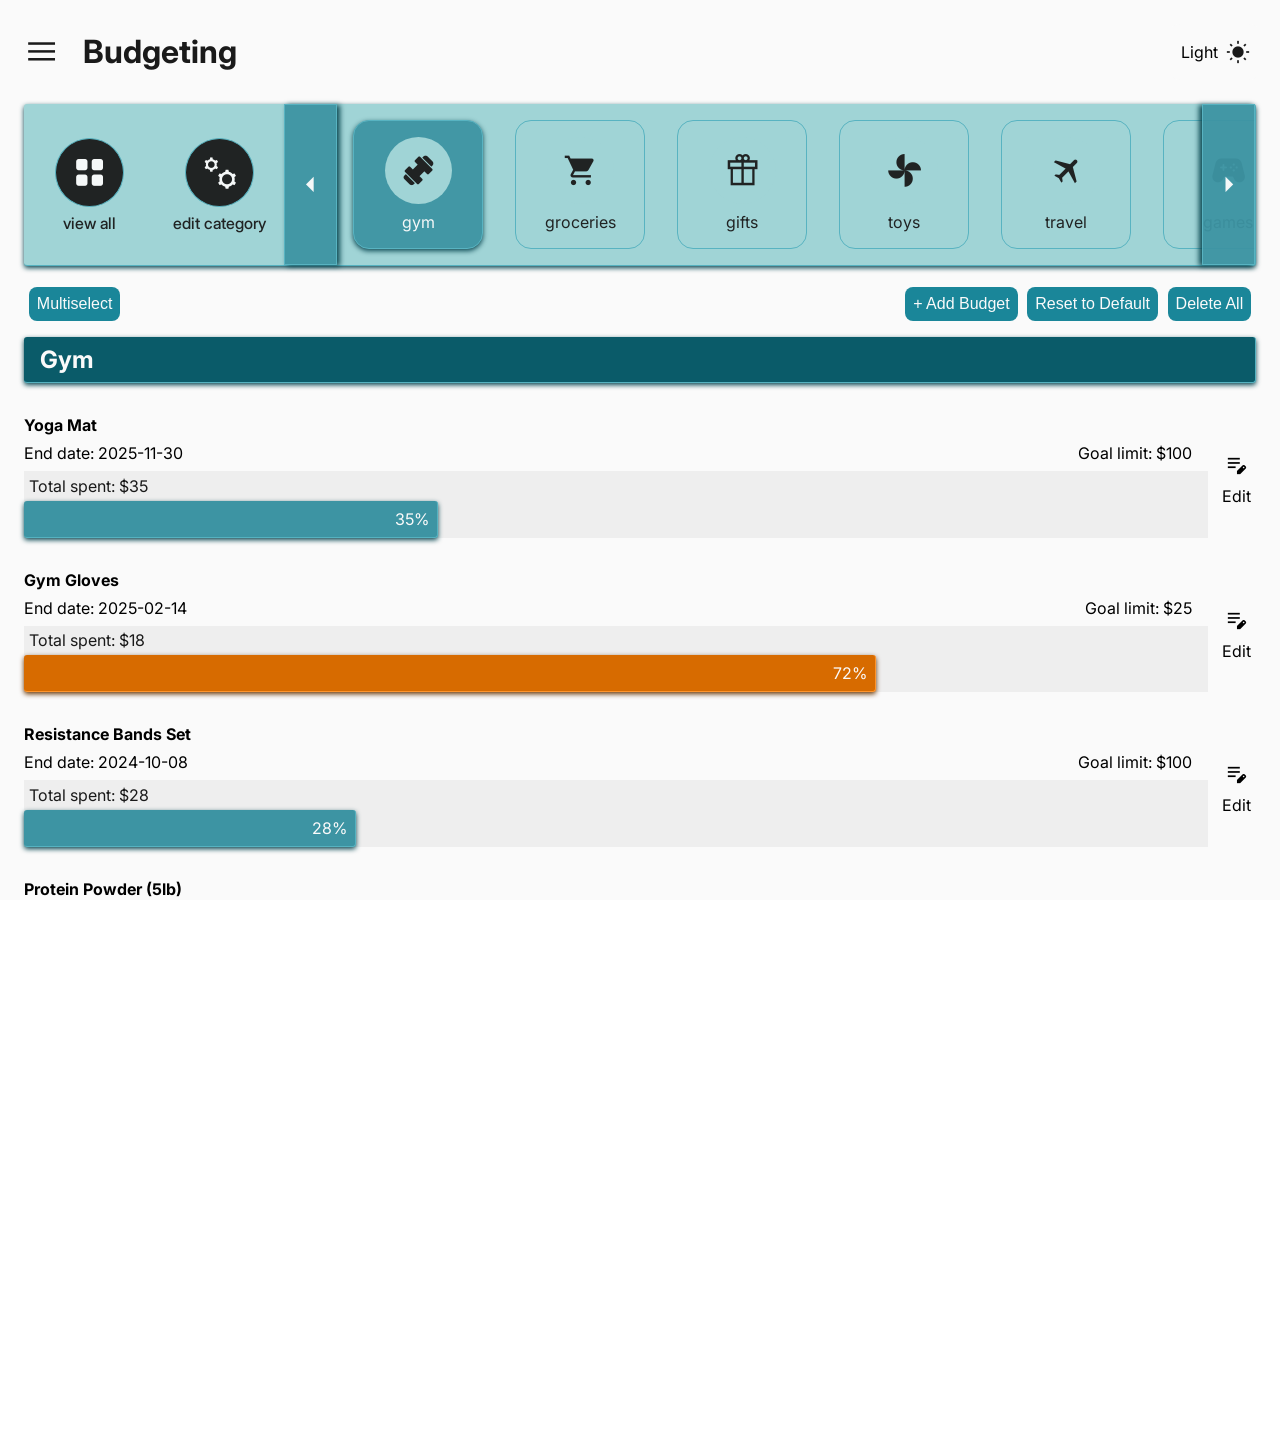
==== commit 866e9b5f: "Added the Category search feature Added the search feature when user add a category. All expenses ca" ====
--- a/index.html
+++ b/index.html
@@ -165,13 +165,13 @@
       </dialog>
 
       <dialog id="addCategoryBudget" class="add-category-wrapper">
-        <div id="category" class="add-category-dialog">
+        <!-- <div id="category" class="add-category-dialog">
           <p>Add New Category</p>
           <button id="addCategoryBtn" class="add-category-btn">Add</button>
           <button id="cancelAddCategory" class="cancel-add-category">
             CANCEL
           </button>
-        </div>
+        </div> -->
       </dialog>
 
       <dialog id="editBudgetDialog" class="edit-budget-dialog-wrapper"></dialog>
--- a/src/style.css
+++ b/src/style.css
@@ -25,8 +25,14 @@
   font-family: "Inter", sans-serif;
   --black: #1a1a1a;
   --white: #fafafa;
+  --red-100: #e50000;
   --red-200: #ad1111;
   --red-600: #850909;
+  --red-900: #4c0000;
+  --orange-100: #ff952c;
+  --orange-200: #d76b00;
+  --orange-600: #9e4f00;
+  --orange-900: #673300;
   --green-100: #a0d4d6;
   --green-200: #55b2c0;
   --green-300: #3d94a3;
@@ -71,13 +77,19 @@
   --color-category-bg: var(--green-100);
   --color-dialog-bg: var(--white);
   --color-shadow-box: var(--green-700);
+  --color-orange-shadow-box: var(--orange-900);
+  --color-red-shadow-box: var(--red-900);
   --color-round-icon-bg: var(--black);
   --color-round-icon-img: var(--white);
   --color-glass-border: var(--green-200);
+  --color-orange-glass-border: var(--orange-100);
+  --color-red-glass-border: var(--red-100);
   --color-category-h1-bg: var(--green-600);
   --color-category-h1-text: var(--white);
   --color-progress-bar-bg: var(--grey-100);
   --color-progress-bar: var(--green-300);
+  --color-progress-max-bar: var(--red-200);
+  --color-progress-caution-bar: var(--orange-200);
   --color-progress-bar-text: var(--white);
   --color-utils-btn-bg: var(--green-500);
   --color-utils-btn-text: var(--white);
@@ -99,6 +111,8 @@
   --color-input-border: var(--grey-300);
   --color-input-bg: var(--white);
   --color-input-text: var(--black);
+  --color-input-dropdown-selected: var(--green-100);
+  --color-input-dropdown-li-hover: var(--green-300);
   --color-footer-text: var(--white);
   --color-footer-bg: var(--green-600);
   --color-category-icon-border: var(--green-700);
@@ -138,12 +152,18 @@
   --color-category-bg: var(--blue-700);
   --color-dialog-bg: var(--blue-600);
   --color-shadow-box: var(--blue-900);
+  --color-orange-shadow-box: var(--orange-900);
+  --color-red-shadow-box: var(--red-900);
   --color-round-icon-bg: var(--black);
   --color-round-icon-img: var(--white);
   --color-glass-border: var(--blue-300);
+  --color-orange-glass-border: var(--orange-100);
+  --color-red-glass-border: var(--red-100);
   --color-category-h1-bg: var(--blue-600);
   --color-category-h1-text: var(--white);
   --color-progress-bar-bg: var(--blue-700);
+  --color-progress-max-bar: var(--red-200);
+  --color-progress-caution-bar: var(--orange-200);
   --color-progress-bar: var(--blue-500);
   --color-progress-bar-text: var(--white);
   --color-utils-btn-bg: var(--blue-600);
@@ -166,6 +186,8 @@
   --color-input-border: var(--grey-300);
   --color-input-bg: var(--blue-900);
   --color-input-text: var(--white);
+  --color-input-dropdown-selected: var(--green-100);
+  --color-input-dropdown-li-hover: var(--green-300);
   --color-footer-text: var(--white);
   --color-footer-bg: var(--blue-600);
   --color-category-icon-border: var(--blue-700);
@@ -594,6 +616,20 @@
   animation: grow 0.6s ease forwards;
 }
 
+.progress-bar-caution {
+  background-color: var(--color-progress-caution-bar);
+  border-bottom: 1px solid var(--color-orange-glass-border);
+  border-right: 1px solid var(--color-orange-glass-border);
+  box-shadow: 0 2px 5px 0 var(--color-orange-shadow-box);
+}
+
+.progress-bar-maxed {
+  background-color: var(--color-progress-max-bar);
+  border-bottom: 1px solid var(--color-red-glass-border);
+  border-right: 1px solid var(--color-red-glass-border);
+  box-shadow: 0 2px 5px 0 var(--color-red-shadow-box);
+}
+
 .edit-budget-btn {
   color: unset;
   display: flex;
@@ -820,17 +856,58 @@
   width: 100%;
 }
 
-.input-expense-name,
+.input-title {
+  margin-bottom: -0.8rem;
+}
+
+.input-title-container,
 .edit-budget-amount {
   width: 100%;
   text-align: center;
 }
 
-.input-expense-name {
+.input-title-container {
   display: flex;
   align-items: center;
   gap: 0.5rem;
   font-size: 2rem;
+}
+.input-cat-list {
+  position: relative;
+}
+
+.input-dropdown-list {
+  position: absolute;
+  overflow-y: auto;
+  top: 100%;
+  left: 0;
+  right: 0;
+  list-style: none;
+  z-index: 100;
+  border-radius: 6px;
+  font-size: 1.2rem;
+  max-height: 100px;
+  border-radius: 5px;
+  border: 1px solid var(--color-input-border);
+  color: var(--color-input-text);
+  background-color: var(--color-input-bg);
+  display: none;
+}
+.input-dropdown-list.open {
+  display: block;
+}
+
+.input-dropdown-list > li {
+  padding: 0.3rem 0;
+}
+
+.input-dropdown-list > li.selected {
+  color: var(--black);
+  background-color: var(--color-input-dropdown-selected);
+}
+.input-dropdown-list > li:hover {
+  color: var(--white);
+  background-color: var(--color-input-dropdown-li-hover);
 }
 
 .dollar {
@@ -1143,7 +1220,8 @@
   .theme-mode-btn,
   .expense-check-box,
   .expenseDeleteBtn,
-  .expenseCancelBtn {
+  .expenseCancelBtn,
+  .input-dropdown-list > li {
     cursor: pointer;
   }
 
@@ -1157,6 +1235,7 @@
     background-color: var(--color-cancel-btn-bg-hover);
     color: var(--color-cancel-btn-text-hover);
   }
+
   .save:hover,
   .save-btn:hover {
     background-color: var(--color-save-btn-bg-hover);
